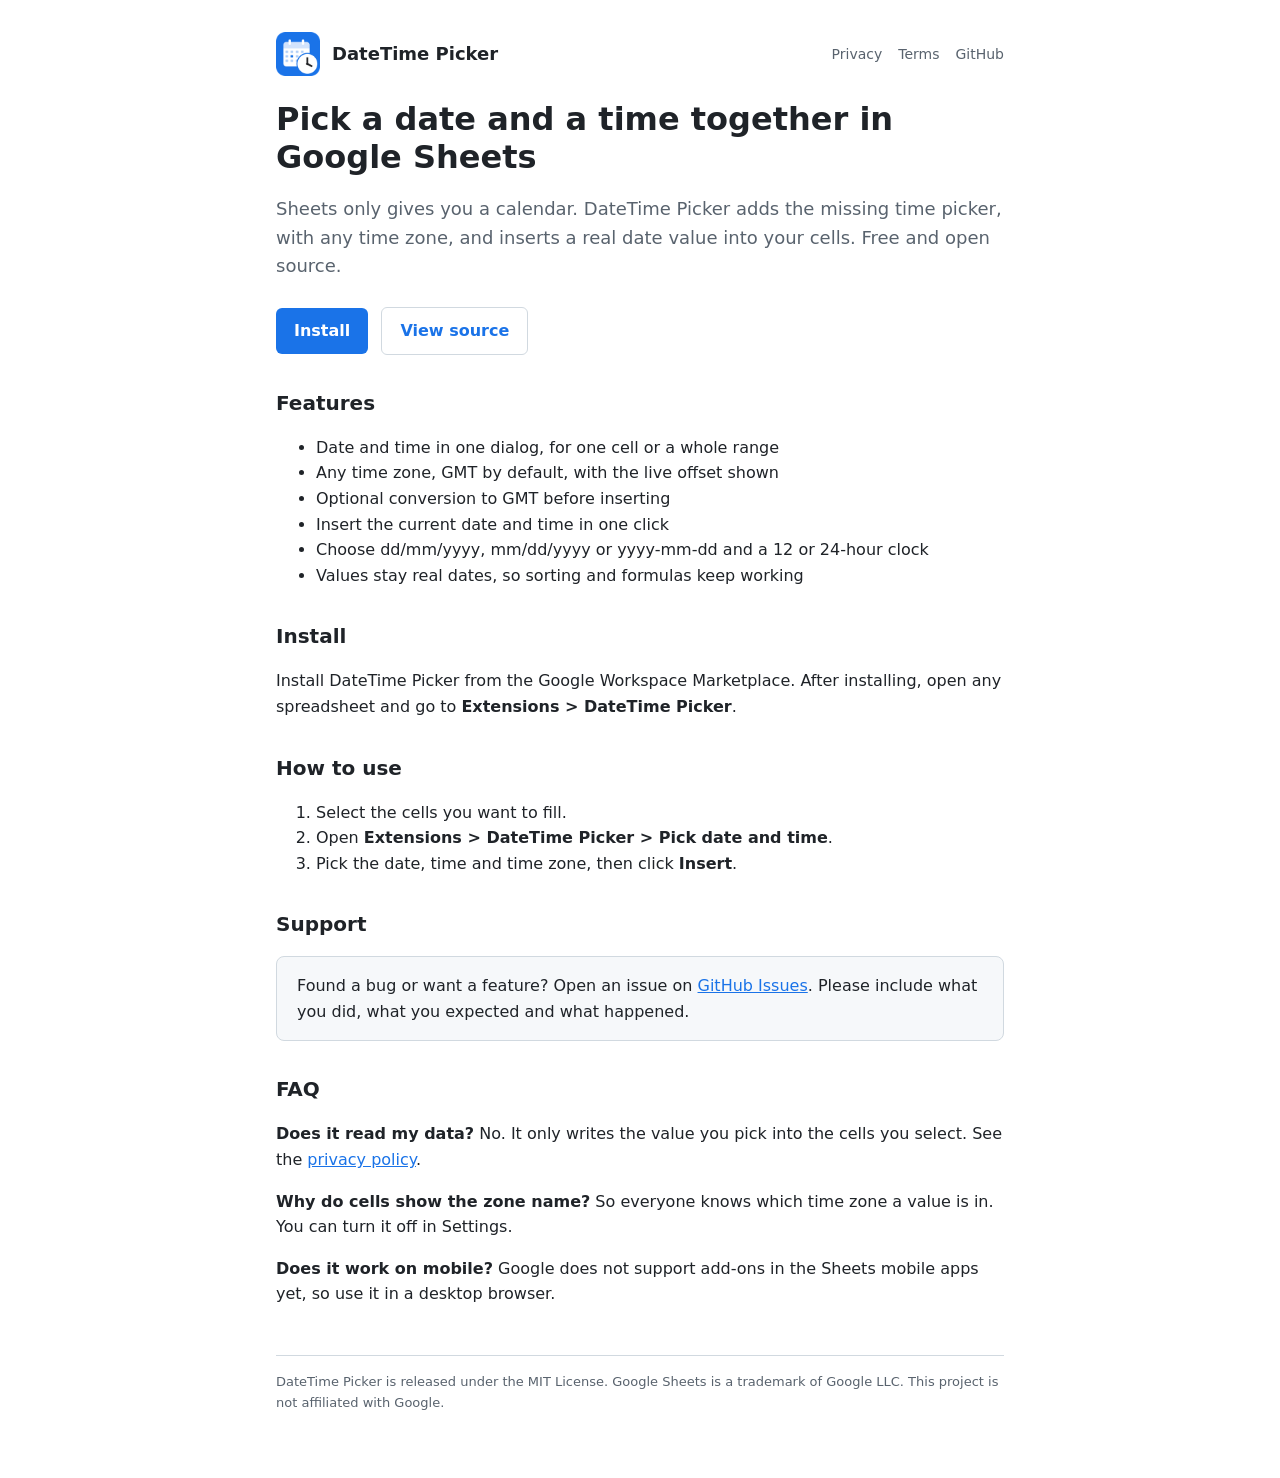
==== docs/index.html @ 5265cbd3 "Initial release of DateTime Picker add-on" ====
<!doctype html>
<html lang="en">
<head>
  <meta charset="utf-8">
  <meta name="viewport" content="width=device-width, initial-scale=1">
  <title>DateTime Picker for Google Sheets</title>
  <meta name="description" content="Free, open-source Google Sheets add-on to pick a date and time together, in any time zone.">
  <link rel="icon" href="assets/icon-32.png">
  <link rel="stylesheet" href="style.css">
</head>
<body>
  <div class="wrap">
    <header>
      <img src="assets/icon-128.png" alt="">
      <a href="./">DateTime Picker</a>
      <nav><a href="privacy.html">Privacy</a><a href="terms.html">Terms</a><a href="https://github.com/OWNER/datetime-picker">GitHub</a></nav>
    </header>

    <h1>Pick a date and a time together in Google Sheets</h1>
    <p class="lead">Sheets only gives you a calendar. DateTime Picker adds the missing time picker, with any time zone, and inserts a real date value into your cells. Free and open source.</p>
    <a class="btn" href="#install">Install</a>
    <a class="btn alt" href="https://github.com/OWNER/datetime-picker">View source</a>

    <h2>Features</h2>
    <ul>
      <li>Date and time in one dialog, for one cell or a whole range</li>
      <li>Any time zone, GMT by default, with the live offset shown</li>
      <li>Optional conversion to GMT before inserting</li>
      <li>Insert the current date and time in one click</li>
      <li>Choose dd/mm/yyyy, mm/dd/yyyy or yyyy-mm-dd and a 12 or 24-hour clock</li>
      <li>Values stay real dates, so sorting and formulas keep working</li>
    </ul>

    <h2 id="install">Install</h2>
    <p>Install DateTime Picker from the Google Workspace Marketplace. After installing, open any spreadsheet and go to <b>Extensions &gt; DateTime Picker</b>.</p>

    <h2>How to use</h2>
    <ol>
      <li>Select the cells you want to fill.</li>
      <li>Open <b>Extensions &gt; DateTime Picker &gt; Pick date and time</b>.</li>
      <li>Pick the date, time and time zone, then click <b>Insert</b>.</li>
    </ol>

    <h2 id="support">Support</h2>
    <div class="card">
      <p style="margin:0">Found a bug or want a feature? Open an issue on
        <a href="https://github.com/OWNER/datetime-picker/issues">GitHub Issues</a>. Please include what you did, what you expected and what happened.</p>
    </div>

    <h2>FAQ</h2>
    <p><b>Does it read my data?</b> No. It only writes the value you pick into the cells you select. See the <a href="privacy.html">privacy policy</a>.</p>
    <p><b>Why do cells show the zone name?</b> So everyone knows which time zone a value is in. You can turn it off in Settings.</p>
    <p><b>Does it work on mobile?</b> Google does not support add-ons in the Sheets mobile apps yet, so use it in a desktop browser.</p>

    <footer>DateTime Picker is released under the MIT License. Google Sheets is a trademark of Google LLC. This project is not affiliated with Google.</footer>
  </div>
</body>
</html>
---- docs/style.css ----
:root {
  --bg: #ffffff; --text: #1f2328; --muted: #59636e; --line: #d1d9e0;
  --accent: #1a73e8; --card: #f6f8fa;
}
@media (prefers-color-scheme: dark) {
  :root { --bg: #0d1117; --text: #e6edf3; --muted: #9198a1; --line: #30363d; --accent: #4c9aff; --card: #151b23; }
}
* { box-sizing: border-box; }
body { margin: 0; background: var(--bg); color: var(--text); font: 16px/1.6 system-ui, -apple-system, "Segoe UI", Roboto, sans-serif; }
.wrap { max-width: 760px; margin: 0 auto; padding: 32px 16px 64px; }
header { display: flex; align-items: center; gap: 12px; margin-bottom: 24px; }
header img { width: 44px; height: 44px; }
header a { color: inherit; text-decoration: none; font-weight: 600; font-size: 18px; }
nav { margin-left: auto; display: flex; gap: 16px; font-size: 14px; }
nav a { color: var(--muted); font-weight: 400; font-size: 14px; }
h1 { font-size: 32px; line-height: 1.2; margin: 8px 0 12px; }
h2 { font-size: 20px; margin: 32px 0 8px; }
p, li { color: var(--text); }
.lead { font-size: 18px; color: var(--muted); }
a { color: var(--accent); }
.card { background: var(--card); border: 1px solid var(--line); border-radius: 8px; padding: 16px 20px; margin: 16px 0; }
code { background: var(--card); padding: 1px 6px; border-radius: 4px; font-size: 14px; }
.btn { display: inline-block; background: var(--accent); color: #fff; padding: 10px 18px; border-radius: 6px; text-decoration: none; font-weight: 600; margin: 8px 8px 0 0; }
.btn.alt { background: transparent; color: var(--accent); border: 1px solid var(--line); }
footer { margin-top: 48px; border-top: 1px solid var(--line); padding-top: 16px; font-size: 13px; color: var(--muted); }
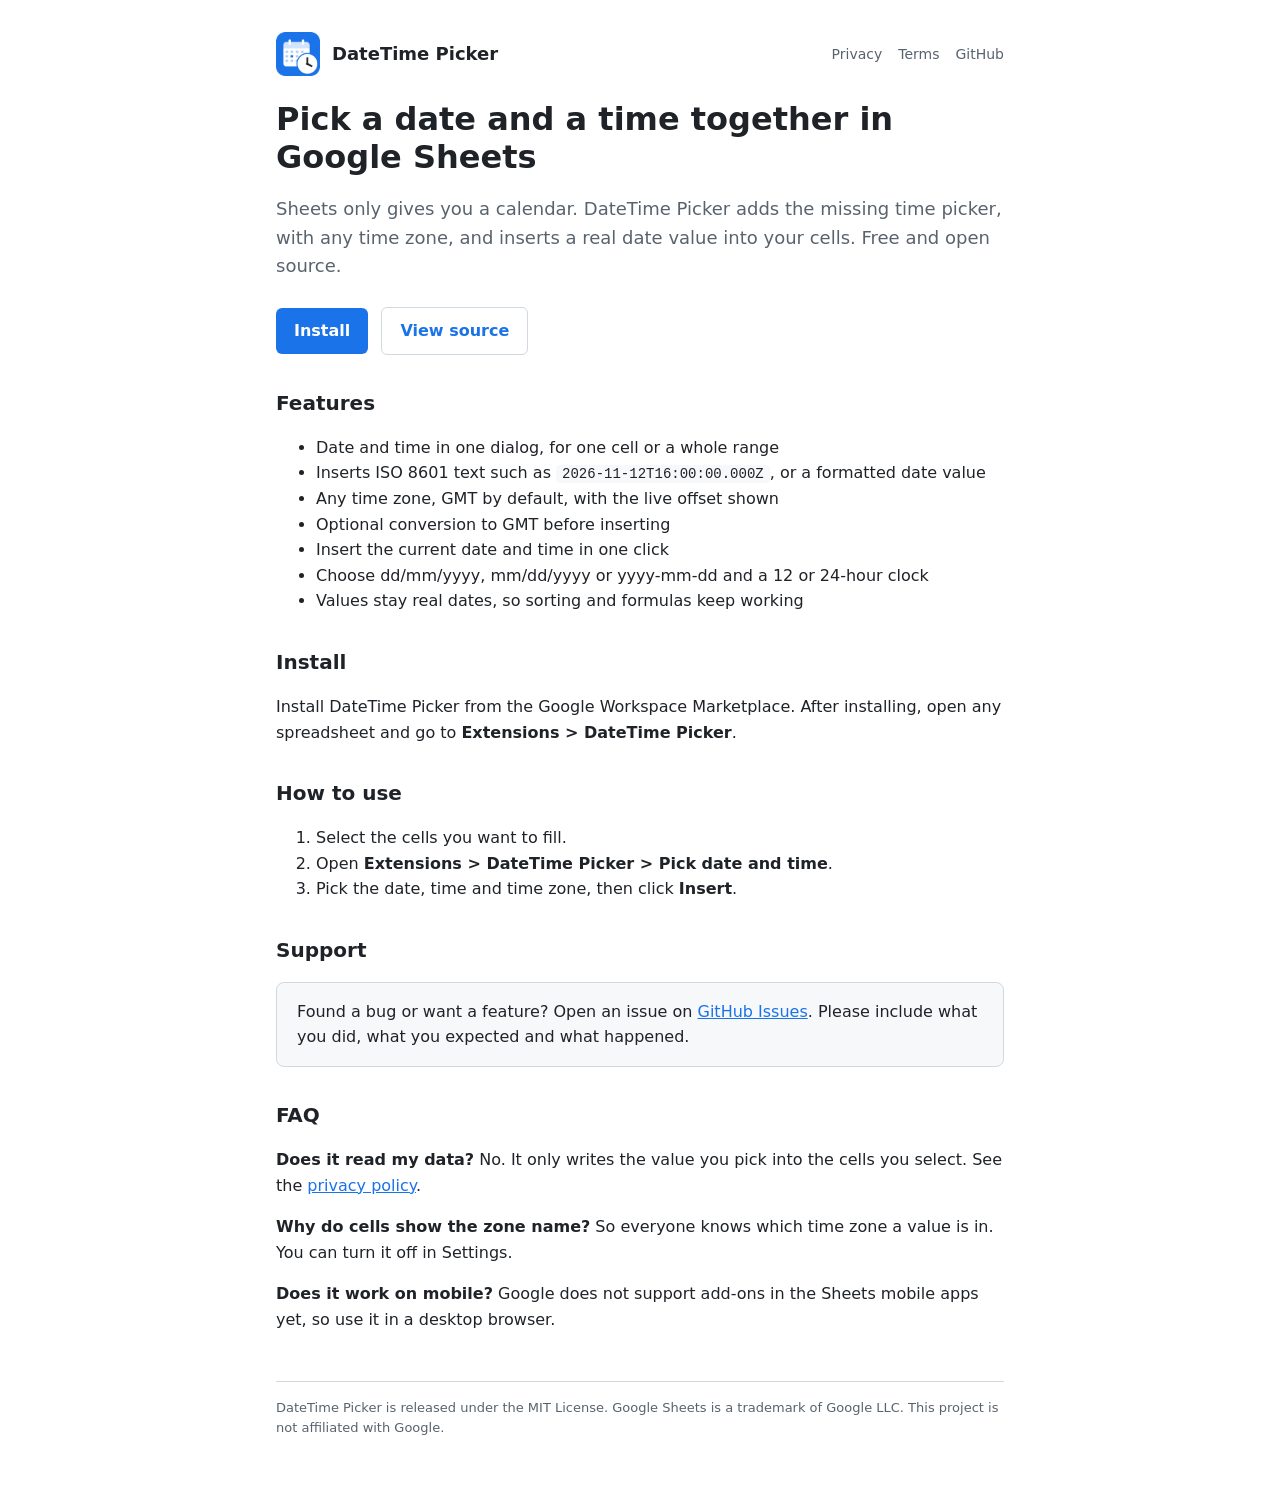
==== commit 25cb8ffe: "Insert ISO 8601 text by default, with live preview" ====
--- a/docs/index.html
+++ b/docs/index.html
@@ -13,17 +13,18 @@
     <header>
       <img src="assets/icon-128.png" alt="">
       <a href="./">DateTime Picker</a>
-      <nav><a href="privacy.html">Privacy</a><a href="terms.html">Terms</a><a href="https://github.com/OWNER/datetime-picker">GitHub</a></nav>
+      <nav><a href="privacy.html">Privacy</a><a href="terms.html">Terms</a><a href="https://github.com/mustkem/datetime-picker">GitHub</a></nav>
     </header>
 
     <h1>Pick a date and a time together in Google Sheets</h1>
     <p class="lead">Sheets only gives you a calendar. DateTime Picker adds the missing time picker, with any time zone, and inserts a real date value into your cells. Free and open source.</p>
     <a class="btn" href="#install">Install</a>
-    <a class="btn alt" href="https://github.com/OWNER/datetime-picker">View source</a>
+    <a class="btn alt" href="https://github.com/mustkem/datetime-picker">View source</a>
 
     <h2>Features</h2>
     <ul>
       <li>Date and time in one dialog, for one cell or a whole range</li>
+      <li>Inserts ISO 8601 text such as <code>2026-11-12T16:00:00.000Z</code>, or a formatted date value</li>
       <li>Any time zone, GMT by default, with the live offset shown</li>
       <li>Optional conversion to GMT before inserting</li>
       <li>Insert the current date and time in one click</li>
@@ -44,7 +45,7 @@
     <h2 id="support">Support</h2>
     <div class="card">
       <p style="margin:0">Found a bug or want a feature? Open an issue on
-        <a href="https://github.com/OWNER/datetime-picker/issues">GitHub Issues</a>. Please include what you did, what you expected and what happened.</p>
+        <a href="https://github.com/mustkem/datetime-picker/issues">GitHub Issues</a>. Please include what you did, what you expected and what happened.</p>
     </div>
 
     <h2>FAQ</h2>
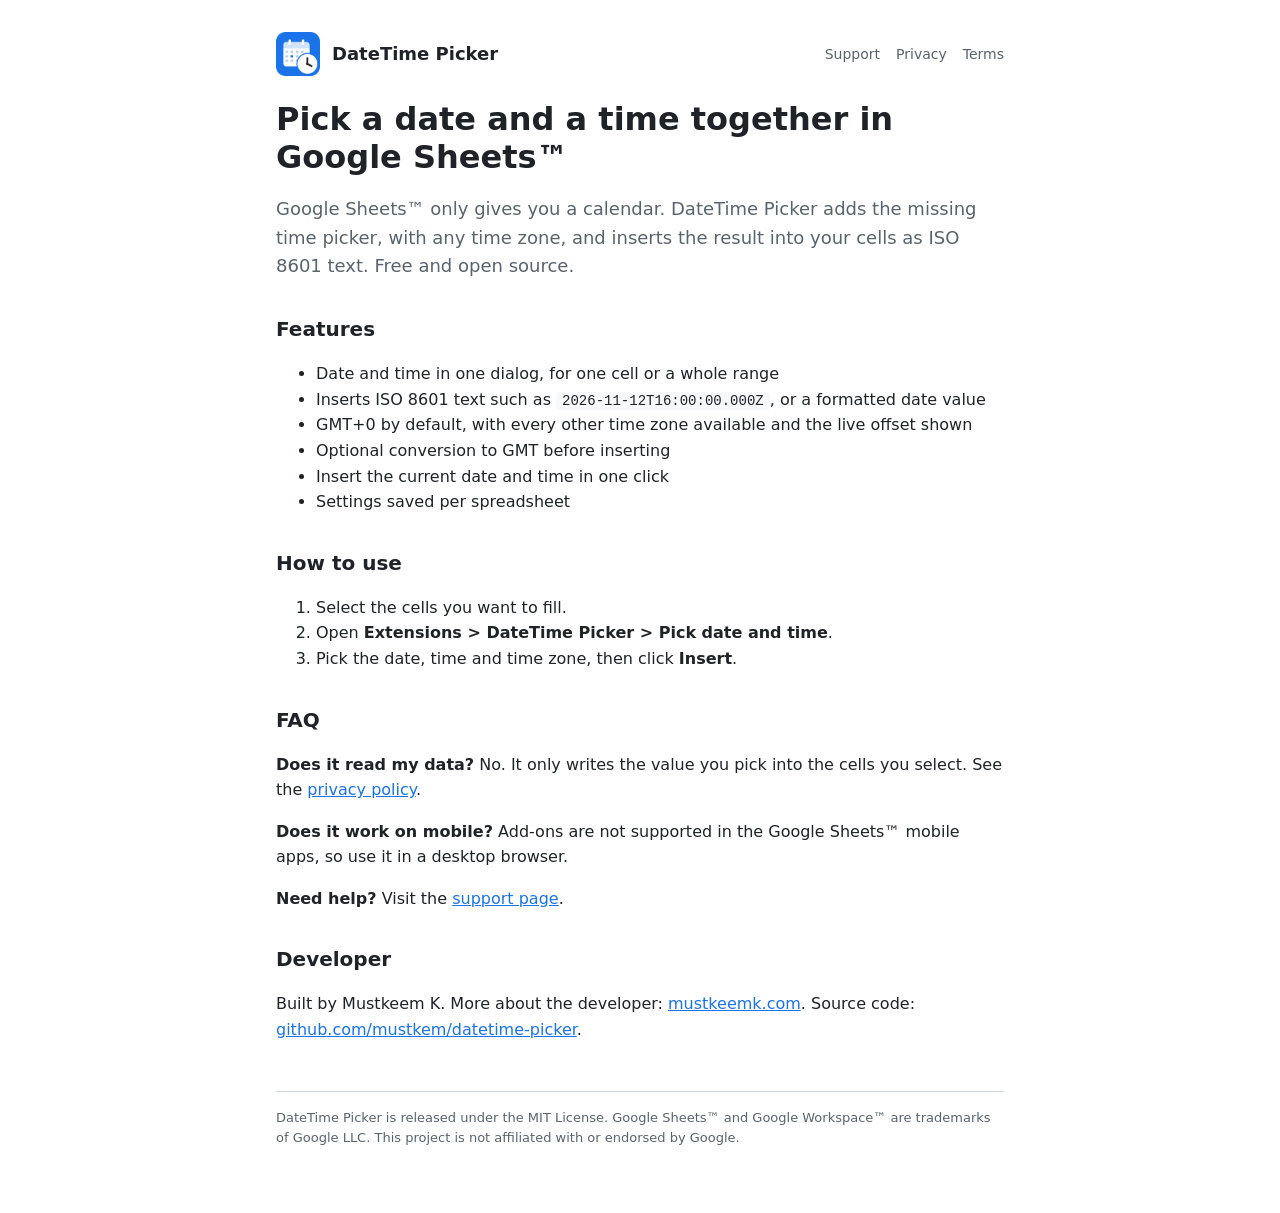
==== commit 9bcdf107: "Add support page, trademark attribution and email contact for Marketplace review Co-Authored-By: Cla" ====
--- a/docs/index.html
+++ b/docs/index.html
@@ -3,8 +3,8 @@
 <head>
   <meta charset="utf-8">
   <meta name="viewport" content="width=device-width, initial-scale=1">
-  <title>DateTime Picker for Google Sheets</title>
-  <meta name="description" content="Free, open-source Google Sheets add-on to pick a date and time together, in any time zone.">
+  <title>DateTime Picker for Google Sheets™</title>
+  <meta name="description" content="Free, open-source add-on for Google Sheets™ to pick a date and time together, in any time zone, and insert ISO 8601.">
   <link rel="icon" href="assets/icon-32.png">
   <link rel="stylesheet" href="style.css">
 </head>
@@ -13,27 +13,21 @@
     <header>
       <img src="assets/icon-128.png" alt="">
       <a href="./">DateTime Picker</a>
-      <nav><a href="privacy.html">Privacy</a><a href="terms.html">Terms</a><a href="https://github.com/mustkem/datetime-picker">GitHub</a></nav>
+      <nav><a href="support.html">Support</a><a href="privacy.html">Privacy</a><a href="terms.html">Terms</a></nav>
     </header>
 
-    <h1>Pick a date and a time together in Google Sheets</h1>
-    <p class="lead">Sheets only gives you a calendar. DateTime Picker adds the missing time picker, with any time zone, and inserts a real date value into your cells. Free and open source.</p>
-    <a class="btn" href="#install">Install</a>
-    <a class="btn alt" href="https://github.com/mustkem/datetime-picker">View source</a>
+    <h1>Pick a date and a time together in Google Sheets™</h1>
+    <p class="lead">Google Sheets™ only gives you a calendar. DateTime Picker adds the missing time picker, with any time zone, and inserts the result into your cells as ISO 8601 text. Free and open source.</p>
 
     <h2>Features</h2>
     <ul>
       <li>Date and time in one dialog, for one cell or a whole range</li>
       <li>Inserts ISO 8601 text such as <code>2026-11-12T16:00:00.000Z</code>, or a formatted date value</li>
-      <li>Any time zone, GMT by default, with the live offset shown</li>
+      <li>GMT+0 by default, with every other time zone available and the live offset shown</li>
       <li>Optional conversion to GMT before inserting</li>
       <li>Insert the current date and time in one click</li>
-      <li>Choose dd/mm/yyyy, mm/dd/yyyy or yyyy-mm-dd and a 12 or 24-hour clock</li>
-      <li>Values stay real dates, so sorting and formulas keep working</li>
+      <li>Settings saved per spreadsheet</li>
     </ul>
-
-    <h2 id="install">Install</h2>
-    <p>Install DateTime Picker from the Google Workspace Marketplace. After installing, open any spreadsheet and go to <b>Extensions &gt; DateTime Picker</b>.</p>
 
     <h2>How to use</h2>
     <ol>
@@ -42,18 +36,15 @@
       <li>Pick the date, time and time zone, then click <b>Insert</b>.</li>
     </ol>
 
-    <h2 id="support">Support</h2>
-    <div class="card">
-      <p style="margin:0">Found a bug or want a feature? Open an issue on
-        <a href="https://github.com/mustkem/datetime-picker/issues">GitHub Issues</a>. Please include what you did, what you expected and what happened.</p>
-    </div>
-
     <h2>FAQ</h2>
     <p><b>Does it read my data?</b> No. It only writes the value you pick into the cells you select. See the <a href="privacy.html">privacy policy</a>.</p>
-    <p><b>Why do cells show the zone name?</b> So everyone knows which time zone a value is in. You can turn it off in Settings.</p>
-    <p><b>Does it work on mobile?</b> Google does not support add-ons in the Sheets mobile apps yet, so use it in a desktop browser.</p>
+    <p><b>Does it work on mobile?</b> Add-ons are not supported in the Google Sheets™ mobile apps, so use it in a desktop browser.</p>
+    <p><b>Need help?</b> Visit the <a href="support.html">support page</a>.</p>
 
-    <footer>DateTime Picker is released under the MIT License. Google Sheets is a trademark of Google LLC. This project is not affiliated with Google.</footer>
+    <h2>Developer</h2>
+    <p>Built by Mustkeem K. More about the developer: <a href="https://mustkeemk.com">mustkeemk.com</a>. Source code: <a href="https://github.com/mustkem/datetime-picker">github.com/mustkem/datetime-picker</a>.</p>
+
+    <footer>DateTime Picker is released under the MIT License. Google Sheets™ and Google Workspace™ are trademarks of Google LLC. This project is not affiliated with or endorsed by Google.</footer>
   </div>
 </body>
 </html>
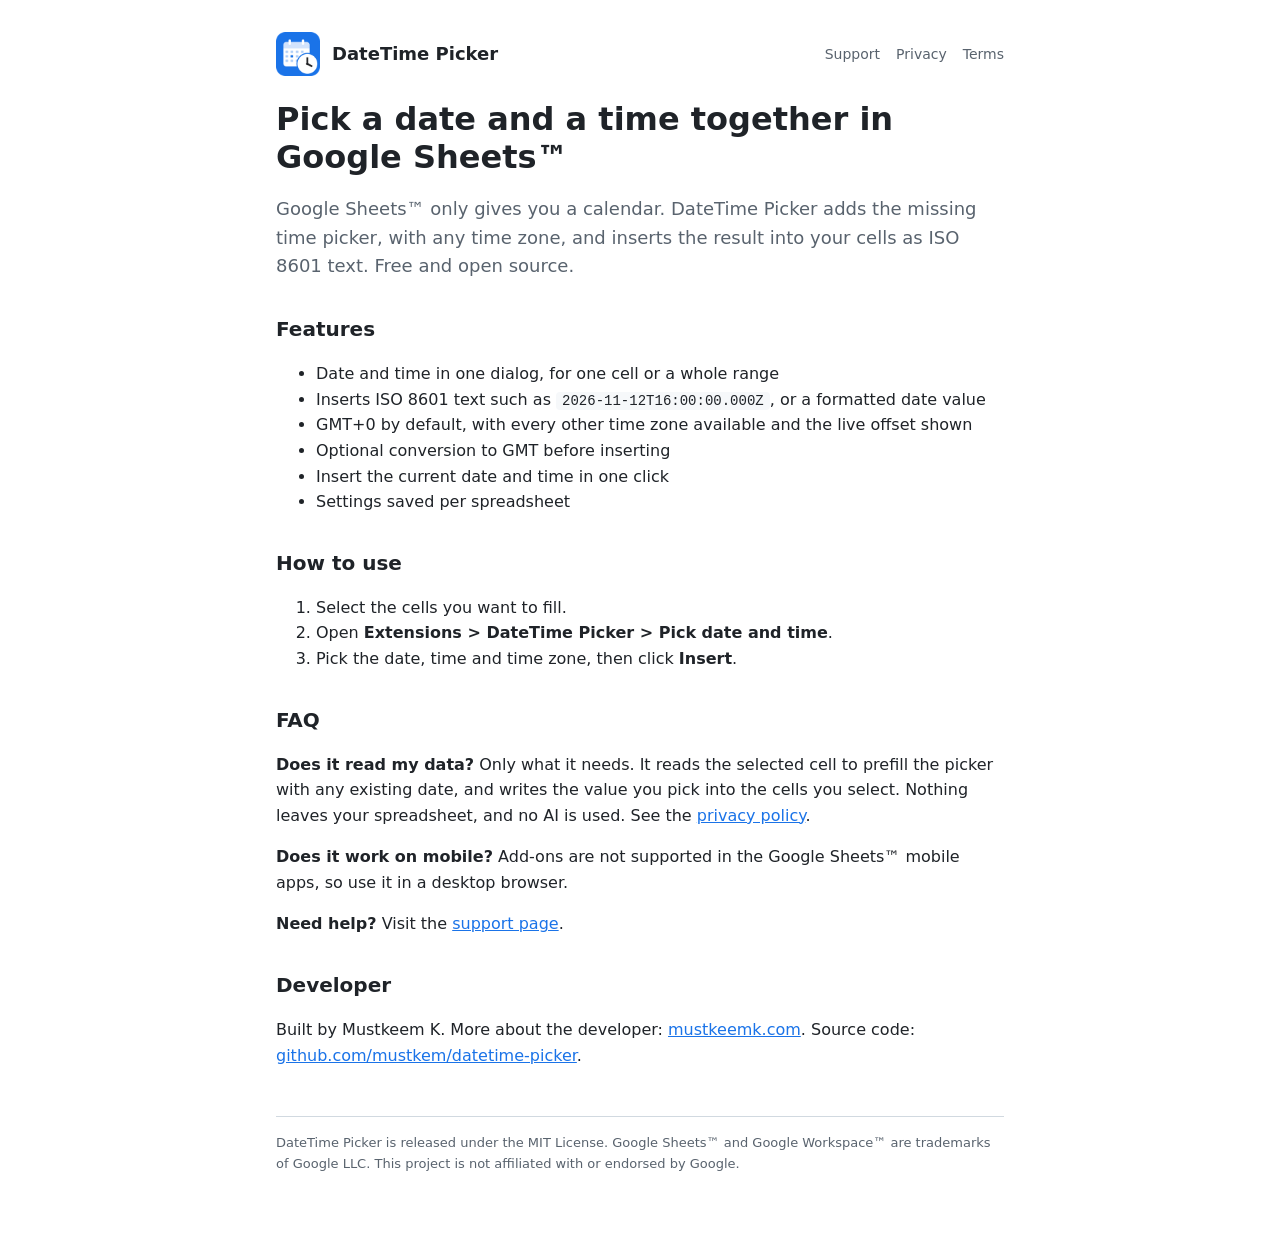
==== commit c49bb3a1: "Align policies and manifest for OAuth verification - appsscript.json: set exceptionLogging to NONE (" ====
--- a/docs/index.html
+++ b/docs/index.html
@@ -13,7 +13,7 @@
     <header>
       <img src="assets/icon-128.png" alt="">
       <a href="./">DateTime Picker</a>
-      <nav><a href="support.html">Support</a><a href="privacy.html">Privacy</a><a href="terms.html">Terms</a></nav>
+      <nav><a href="https://mustkeemk.com/datetime-picker/support">Support</a><a href="https://mustkeemk.com/datetime-picker/privacy">Privacy</a><a href="https://mustkeemk.com/datetime-picker/terms">Terms</a></nav>
     </header>
 
     <h1>Pick a date and a time together in Google Sheets™</h1>
@@ -37,9 +37,9 @@
     </ol>
 
     <h2>FAQ</h2>
-    <p><b>Does it read my data?</b> No. It only writes the value you pick into the cells you select. See the <a href="privacy.html">privacy policy</a>.</p>
+    <p><b>Does it read my data?</b> Only what it needs. It reads the selected cell to prefill the picker with any existing date, and writes the value you pick into the cells you select. Nothing leaves your spreadsheet, and no AI is used. See the <a href="https://mustkeemk.com/datetime-picker/privacy">privacy policy</a>.</p>
     <p><b>Does it work on mobile?</b> Add-ons are not supported in the Google Sheets™ mobile apps, so use it in a desktop browser.</p>
-    <p><b>Need help?</b> Visit the <a href="support.html">support page</a>.</p>
+    <p><b>Need help?</b> Visit the <a href="https://mustkeemk.com/datetime-picker/support">support page</a>.</p>
 
     <h2>Developer</h2>
     <p>Built by Mustkeem K. More about the developer: <a href="https://mustkeemk.com">mustkeemk.com</a>. Source code: <a href="https://github.com/mustkem/datetime-picker">github.com/mustkem/datetime-picker</a>.</p>
